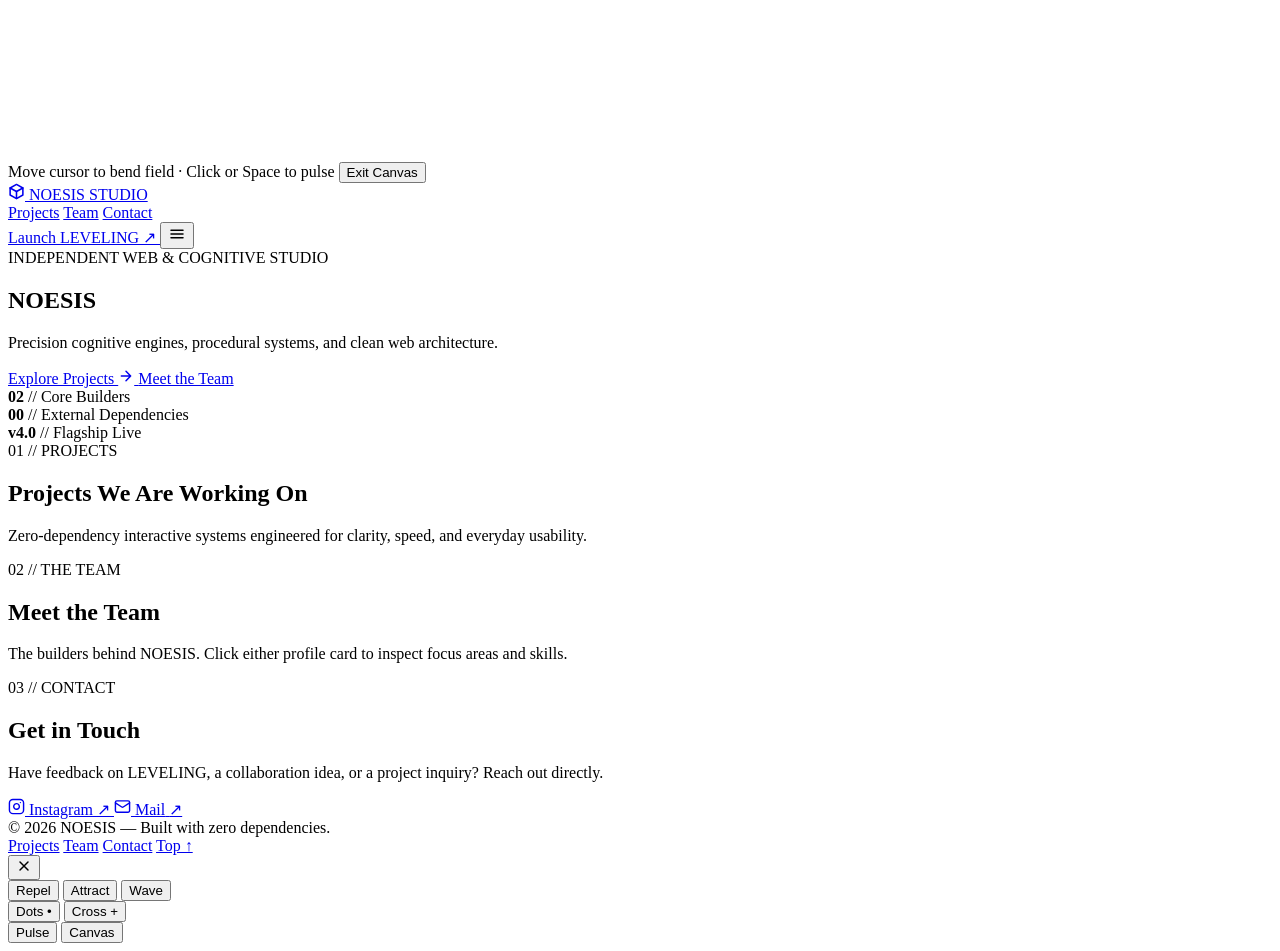
==== index.html @ b595dc09 "Create initial index.html for NOESIS website Initial HTML structure for NOESIS website with navigati" ====
<!DOCTYPE html>
<html lang="en">
<head>
  <meta charset="UTF-8" />
  <meta name="viewport" content="width=device-width, initial-scale=1.0" />
  <title>NOESIS — Independent Web &amp; Cognitive Studio</title>

  <!-- Google Fonts: Inter (Editorial UI) & JetBrains Mono (Labels & Telemetry) -->
  <link rel="preconnect" href="https://fonts.googleapis.com" />
  <link rel="preconnect" href="https://fonts.gstatic.com" crossorigin />
  <link href="https://fonts.googleapis.com/css2?family=Inter:wght@400;500;600;700;800&family=JetBrains+Mono:wght@400;500;600;700&display=swap" rel="stylesheet" />

  <link rel="stylesheet" href="style.css" />
</head>
<body>

  <!-- =========================================================================
       FULL-VIEWPORT 60FPS MAGNETIC DOT MATRIX CANVAS
       ========================================================================= -->
  <canvas id="matrixCanvas" aria-hidden="true"></canvas>

  <!-- =========================================================================
       CANVAS FOCUS MODE EXIT BAR (Visible when Canvas Focus Mode is active)
       ========================================================================= -->
  <div class="canvas-exit-bar" role="region" aria-label="Canvas Focus Mode Controls">
    <span class="canvas-exit-hint">Move cursor to bend field · Click or Space to pulse</span>
    <button type="button" class="btn-exit-canvas" id="btnExitCanvas">Exit Canvas</button>
  </div>

  <!-- =========================================================================
       MAIN EDITORIAL WEBSITE SHELL
       ========================================================================= -->
  <div class="site-shell" id="siteShell">

    <!-- 1. STICKY FROSTED NAVBAR -->
    <header class="navbar-wrap">
      <nav class="navbar" aria-label="Primary Navigation">
        <a href="#top" class="brand">
          <!-- Minimalist Geometric NOESIS SVG Mark -->
          <span class="brand-mark" aria-hidden="true">
            <svg width="17" height="17" viewBox="0 0 24 24" fill="none" stroke="currentColor" stroke-width="2.2" stroke-linecap="round" stroke-linejoin="round">
              <polygon points="12 2 21 7 21 17 12 22 3 17 3 7 12 2"></polygon>
              <line x1="12" y1="22" x2="12" y2="12"></line>
              <polyline points="21 7 12 12 3 7"></polyline>
            </svg>
          </span>
          <span class="brand-text">
            <span class="brand-name">NOESIS</span>
            <span class="brand-tag">STUDIO</span>
          </span>
        </a>

        <div class="nav-right">
          <div class="nav-links" id="navLinks">
            <a href="#projects">Projects</a>
            <a href="#team">Team</a>
            <a href="#contact">Contact</a>
          </div>

          <a
            href="https://dodgwekhd-creator.github.io/LEVELING-v4.0/"
            target="_blank"
            rel="noopener noreferrer"
            class="nav-cta"
          >
            Launch LEVELING ↗
          </a>

          <button type="button" class="mobile-menu-btn" id="mobileMenuBtn" aria-label="Toggle navigation menu" aria-expanded="false">
            <svg width="18" height="18" viewBox="0 0 24 24" fill="none" stroke="currentColor" stroke-width="2">
              <path stroke-linecap="round" d="M4 7h16M4 12h16M4 17h16" />
            </svg>
          </button>
        </div>
      </nav>
    </header>

    <main id="top">
      <!-- 2. HERO SECTION -->
      <section class="hero container">
        <div class="status-pill reveal">
          <span class="live-dot" aria-hidden="true"></span>
          INDEPENDENT WEB &amp; COGNITIVE STUDIO
        </div>

        <h1 class="hero-title reveal">NOESIS</h1>

        <p class="hero-subtitle reveal">
          Precision cognitive engines, procedural systems, and clean web architecture.
        </p>

        <div class="hero-actions reveal">
          <a href="#projects" class="btn-primary">
            Explore Projects
            <svg width="16" height="16" viewBox="0 0 24 24" fill="none" stroke="currentColor" stroke-width="2.2" stroke-linecap="round" stroke-linejoin="round">
              <path d="M5 12h14m-7-7 7 7-7 7" />
            </svg>
          </a>
          <a href="#team" class="btn-secondary">Meet the Team</a>
        </div>

        <!-- Compact Horizontal Telemetry Strip -->
        <div class="telemetry-strip surface-card reveal" aria-label="Studio Telemetry">
          <div class="telemetry-item"><strong>02</strong> // Core Builders</div>
          <div class="telemetry-item"><strong>00</strong> // External Dependencies</div>
          <div class="telemetry-item"><strong>v4.0</strong> // Flagship Live</div>
        </div>
      </section>

      <!-- 3. PROJECTS WE ARE WORKING ON (#projects) -->
      <section id="projects" class="container">
        <div class="section-head reveal">
          <span class="eyebrow">01 // PROJECTS</span>
          <h2 class="section-title">Projects We Are Working On</h2>
          <p class="section-desc">
            Zero-dependency interactive systems engineered for clarity, speed, and everyday usability.
          </p>
        </div>

        <!-- Populated dynamically from NOESIS_PROJECTS -->
        <div class="projects-grid" id="projectsGrid"></div>
      </section>

      <!-- 4. MEET THE TEAM (#team) -->
      <section id="team" class="container">
        <div class="section-head reveal">
          <span class="eyebrow">02 // THE TEAM</span>
          <h2 class="section-title">Meet the Team</h2>
          <p class="section-desc">
            The builders behind NOESIS. Click either profile card to inspect focus areas and skills.
          </p>
        </div>

        <!-- Populated dynamically from NOESIS_TEAM -->
        <div class="team-grid" id="teamGrid"></div>
      </section>

      <!-- 5. CONTACT SECTION (#contact) — CLEAN INSTAGRAM & MAIL BUTTONS -->
      <section id="contact" class="container">
        <div class="contact-card surface-card reveal">
          <span class="eyebrow">03 // CONTACT</span>
          <h2>Get in Touch</h2>
          <p>
            Have feedback on LEVELING, a collaboration idea, or a project inquiry? Reach out directly.
          </p>

          <div class="contact-btn-row">
            <!-- 1) Instagram Button (Pranika) -->
            <a
              href="https://instagram.com/pranika_xo_7"
              target="_blank"
              rel="noopener noreferrer"
              class="contact-btn contact-btn--instagram"
              aria-label="Follow or message on Instagram"
            >
              <svg width="17" height="17" viewBox="0 0 24 24" fill="none" stroke="currentColor" stroke-width="2" stroke-linecap="round" stroke-linejoin="round" aria-hidden="true">
                <rect x="2" y="2" width="20" height="20" rx="5" ry="5"></rect>
                <path d="M16 11.37A4 4 0 1 1 12.63 8 4 4 0 0 1 16 11.37z"></path>
                <line x1="17.5" y1="6.5" x2="17.51" y2="6.5"></line>
              </svg>
              <span>Instagram</span>
              <span class="btn-arrow" aria-hidden="true">↗</span>
            </a>

            <!-- 2) Mail Button -->
            <a
              href="mailto:priya22635@gmail.com"
              class="contact-btn contact-btn--mail"
              aria-label="Send an email to NOESIS"
            >
              <svg width="17" height="17" viewBox="0 0 24 24" fill="none" stroke="currentColor" stroke-width="2" stroke-linecap="round" stroke-linejoin="round" aria-hidden="true">
                <rect x="2" y="4" width="20" height="16" rx="2"></rect>
                <path d="m22 7-8.97 5.7a1.94 1.94 0 0 1-2.06 0L2 7"></path>
              </svg>
              <span>Mail</span>
              <span class="btn-arrow" aria-hidden="true">↗</span>
            </a>
          </div>
        </div>
      </section>
    </main>

    <!-- 6. MINIMALIST SINGLE-ROW FOOTER -->
    <footer class="site-footer">
      <div class="container footer-inner">
        <div>© 2026 NOESIS — Built with zero dependencies.</div>
        <div class="footer-links">
          <a href="#projects">Projects</a>
          <a href="#team">Team</a>
          <a href="#contact">Contact</a>
          <a href="#top">Top ↑</a>
        </div>
      </div>
    </footer>
  </div>

  <!-- =========================================================================
       TEAM MEMBER DETAIL MODAL (Strictly no email addresses)
       ========================================================================= -->
  <div class="modal-backdrop" id="memberModal" role="dialog" aria-modal="true" aria-labelledby="modalMemberName">
    <div class="modal-card">
      <button type="button" class="modal-close" id="modalCloseBtn" aria-label="Close profile modal">
        <svg width="16" height="16" viewBox="0 0 24 24" fill="none" stroke="currentColor" stroke-width="2.2">
          <path stroke-linecap="round" d="M6 6l12 12M18 6L6 18" />
        </svg>
      </button>
      <div id="modalBody"></div>
    </div>
  </div>

  <!-- =========================================================================
       FLOATING MAGNETIC DOT MATRIX CONTROL PILL (Bottom-Right)
       ========================================================================= -->
  <div class="matrix-pill" role="toolbar" aria-label="Magnetic Dot Matrix Controls">
    <div class="pill-group" id="modeControls">
      <button type="button" class="ctrl-btn active" data-mode="repel">Repel</button>
      <button type="button" class="ctrl-btn" data-mode="attract">Attract</button>
      <button type="button" class="ctrl-btn" data-mode="wave">Wave</button>
    </div>

    <div class="pill-group" id="shapeControls">
      <button type="button" class="ctrl-btn active" data-shape="dots" title="Micro-Dots">Dots •</button>
      <button type="button" class="ctrl-btn" data-shape="cross" title="Crosshairs">Cross +</button>
    </div>

    <button type="button" class="ctrl-btn" id="btnPulse" title="Emit Radial Shockwave (Space)">Pulse</button>
    <button type="button" class="ctrl-btn" id="btnFocusCanvas" title="Fade UI to play with Magnetic Matrix">Canvas</button>
  </div>

  <!-- TOAST NOTIFICATION -->
  <div class="toast" id="toast" role="status" aria-live="polite"></div>

  <script src="script.js"></script>
</body>
</html>
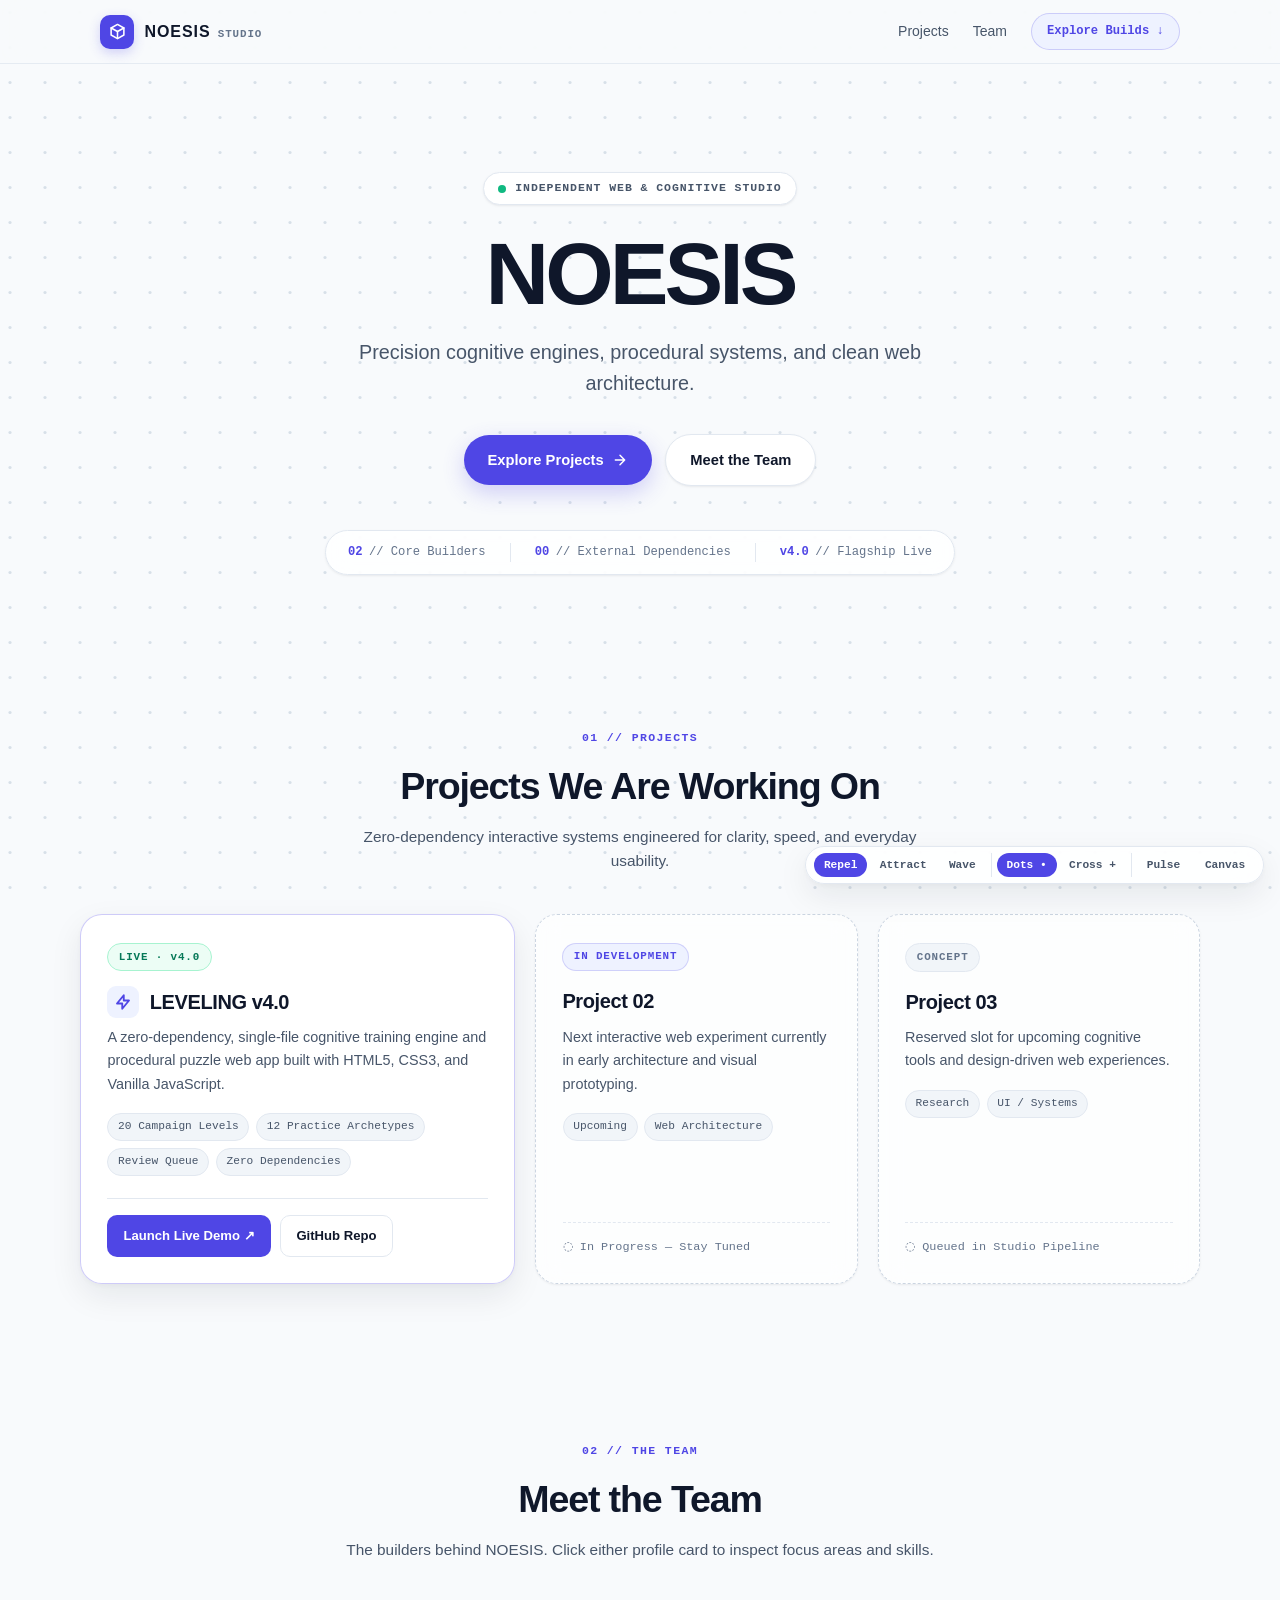
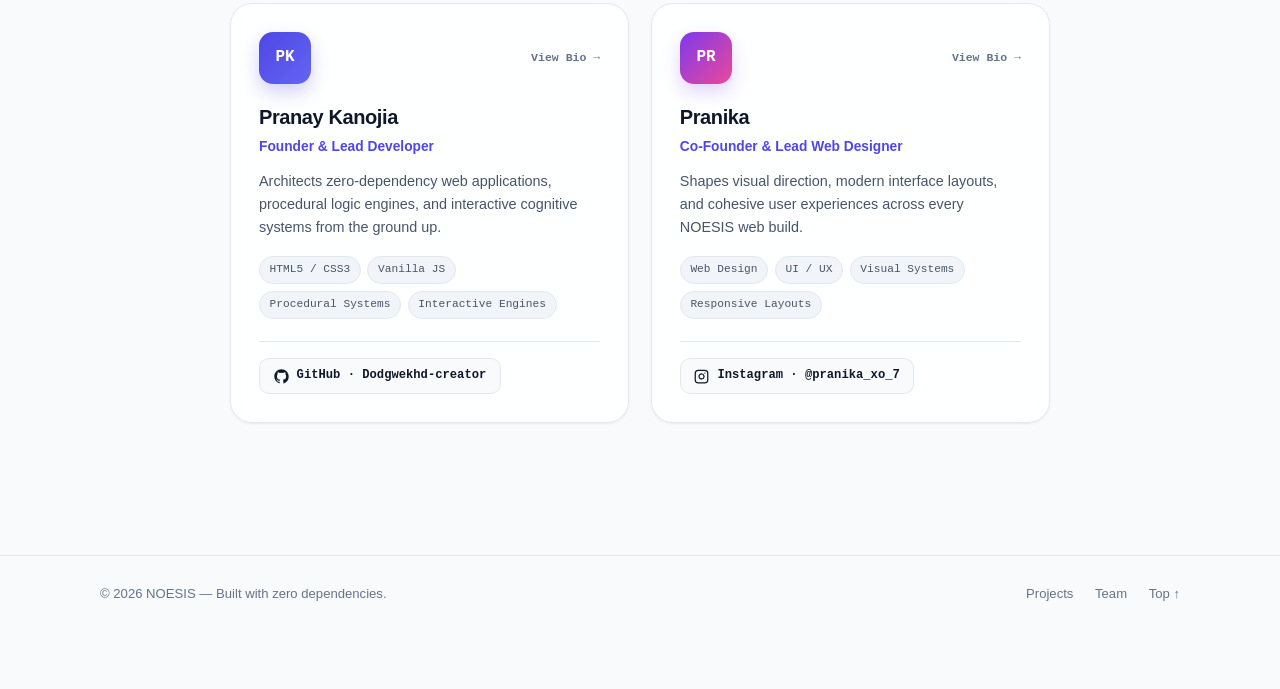
==== commit 1aa0c521: "Remove contact section and update navigation Removed contact section and updated navigation links." ====
--- a/index.html
+++ b/index.html
@@ -54,16 +54,10 @@
           <div class="nav-links" id="navLinks">
             <a href="#projects">Projects</a>
             <a href="#team">Team</a>
-            <a href="#contact">Contact</a>
           </div>
 
-          <a
-            href="https://dodgwekhd-creator.github.io/LEVELING-v4.0/"
-            target="_blank"
-            rel="noopener noreferrer"
-            class="nav-cta"
-          >
-            Launch LEVELING ↗
+          <a href="#projects" class="nav-cta">
+            Explore Builds ↓
           </a>
 
           <button type="button" class="mobile-menu-btn" id="mobileMenuBtn" aria-label="Toggle navigation menu" aria-expanded="false">
@@ -134,60 +128,15 @@
         <!-- Populated dynamically from NOESIS_TEAM -->
         <div class="team-grid" id="teamGrid"></div>
       </section>
-
-      <!-- 5. CONTACT SECTION (#contact) — CLEAN INSTAGRAM & MAIL BUTTONS -->
-      <section id="contact" class="container">
-        <div class="contact-card surface-card reveal">
-          <span class="eyebrow">03 // CONTACT</span>
-          <h2>Get in Touch</h2>
-          <p>
-            Have feedback on LEVELING, a collaboration idea, or a project inquiry? Reach out directly.
-          </p>
-
-          <div class="contact-btn-row">
-            <!-- 1) Instagram Button (Pranika) -->
-            <a
-              href="https://instagram.com/pranika_xo_7"
-              target="_blank"
-              rel="noopener noreferrer"
-              class="contact-btn contact-btn--instagram"
-              aria-label="Follow or message on Instagram"
-            >
-              <svg width="17" height="17" viewBox="0 0 24 24" fill="none" stroke="currentColor" stroke-width="2" stroke-linecap="round" stroke-linejoin="round" aria-hidden="true">
-                <rect x="2" y="2" width="20" height="20" rx="5" ry="5"></rect>
-                <path d="M16 11.37A4 4 0 1 1 12.63 8 4 4 0 0 1 16 11.37z"></path>
-                <line x1="17.5" y1="6.5" x2="17.51" y2="6.5"></line>
-              </svg>
-              <span>Instagram</span>
-              <span class="btn-arrow" aria-hidden="true">↗</span>
-            </a>
-
-            <!-- 2) Mail Button -->
-            <a
-              href="mailto:priya22635@gmail.com"
-              class="contact-btn contact-btn--mail"
-              aria-label="Send an email to NOESIS"
-            >
-              <svg width="17" height="17" viewBox="0 0 24 24" fill="none" stroke="currentColor" stroke-width="2" stroke-linecap="round" stroke-linejoin="round" aria-hidden="true">
-                <rect x="2" y="4" width="20" height="16" rx="2"></rect>
-                <path d="m22 7-8.97 5.7a1.94 1.94 0 0 1-2.06 0L2 7"></path>
-              </svg>
-              <span>Mail</span>
-              <span class="btn-arrow" aria-hidden="true">↗</span>
-            </a>
-          </div>
-        </div>
-      </section>
     </main>
 
-    <!-- 6. MINIMALIST SINGLE-ROW FOOTER -->
+    <!-- 5. MINIMALIST SINGLE-ROW FOOTER -->
     <footer class="site-footer">
       <div class="container footer-inner">
         <div>© 2026 NOESIS — Built with zero dependencies.</div>
         <div class="footer-links">
           <a href="#projects">Projects</a>
           <a href="#team">Team</a>
-          <a href="#contact">Contact</a>
           <a href="#top">Top ↑</a>
         </div>
       </div>
@@ -195,7 +144,7 @@
   </div>
 
   <!-- =========================================================================
-       TEAM MEMBER DETAIL MODAL (Strictly no email addresses)
+       TEAM MEMBER DETAIL MODAL
        ========================================================================= -->
   <div class="modal-backdrop" id="memberModal" role="dialog" aria-modal="true" aria-labelledby="modalMemberName">
     <div class="modal-card">
--- a/style.css
+++ b/style.css
@@ -0,0 +1,1151 @@
+/* =========================================================================
+ * 1. DESIGN TOKENS — CLEAN EDITORIAL LIGHT THEME (MATCHES LEVELING v4.0)
+ * ========================================================================= */
+:root {
+  --bg-page: #f8fafc;
+  --bg-surface: rgba(255, 255, 255, 0.84);
+  --bg-surface-solid: #ffffff;
+  --bg-subtle: #f1f5f9;
+  --bg-pill-glass: rgba(255, 255, 255, 0.86);
+
+  --border-default: #e2e8f0;
+  --border-strong: #cbd5e1;
+
+  --text-ink: #0f172a;
+  --text-secondary: #475569;
+  --text-muted: #64748b;
+
+  --accent-indigo: #4f46e5;
+  --accent-indigo-hover: #4338ca;
+  --accent-indigo-soft: #eef2ff;
+  --accent-emerald: #10b981;
+
+  --font-sans: 'Inter', -apple-system, BlinkMacSystemFont, 'Segoe UI', Roboto, sans-serif;
+  --font-mono: 'JetBrains Mono', ui-monospace, SFMono-Regular, Menlo, Monaco, monospace;
+
+  --radius-sm: 10px;
+  --radius-md: 16px;
+  --radius-lg: 22px;
+  --radius-pill: 999px;
+
+  --shadow-sm: 0 1px 3px rgba(15, 23, 42, 0.05), 0 1px 2px rgba(15, 23, 42, 0.03);
+  --shadow-md: 0 12px 32px rgba(15, 23, 42, 0.08), 0 2px 6px rgba(15, 23, 42, 0.04);
+  --max-width: 1120px;
+}
+
+/* =========================================================================
+ * 2. BASE RESET & TYPOGRAPHY
+ * ========================================================================= */
+*, *::before, *::after {
+  box-sizing: border-box;
+  margin: 0;
+  padding: 0;
+}
+
+html {
+  scroll-behavior: smooth;
+  background: var(--bg-page);
+  color: var(--text-ink);
+  font-family: var(--font-sans);
+  -webkit-font-smoothing: antialiased;
+  overflow-x: hidden;
+}
+
+body {
+  min-height: 100vh;
+  background: var(--bg-page);
+  line-height: 1.6;
+  overflow-x: hidden;
+}
+
+a {
+  color: inherit;
+  text-decoration: none;
+}
+
+button {
+  font-family: inherit;
+  background: none;
+  border: none;
+  color: inherit;
+  cursor: pointer;
+}
+
+/* =========================================================================
+ * 3. FULL-VIEWPORT MAGNETIC DOT MATRIX CANVAS
+ * ========================================================================= */
+#matrixCanvas {
+  position: fixed;
+  inset: 0;
+  width: 100%;
+  height: 100%;
+  z-index: 0;
+  display: block;
+  pointer-events: none;
+}
+
+/* =========================================================================
+ * 4. SHELL, CONTAINERS & FROSTED CARDS
+ * ========================================================================= */
+.site-shell {
+  position: relative;
+  z-index: 10;
+  transition: opacity 0.38s cubic-bezier(0.22, 1, 0.36, 1),
+              transform 0.38s cubic-bezier(0.22, 1, 0.36, 1);
+}
+
+body.canvas-focus .site-shell {
+  opacity: 0;
+  transform: translateY(12px);
+  pointer-events: none;
+  visibility: hidden;
+}
+
+.container {
+  width: 100%;
+  max-width: var(--max-width);
+  margin: 0 auto;
+  padding: 0 1.25rem;
+}
+
+.surface-card {
+  background: var(--bg-surface);
+  backdrop-filter: blur(12px);
+  -webkit-backdrop-filter: blur(12px);
+  border: 1px solid var(--border-default);
+  box-shadow: var(--shadow-sm);
+}
+
+.reveal {
+  opacity: 0;
+  transform: translateY(18px);
+  transition: opacity 0.6s cubic-bezier(0.22, 1, 0.36, 1),
+              transform 0.6s cubic-bezier(0.22, 1, 0.36, 1);
+}
+
+.reveal.is-visible {
+  opacity: 1;
+  transform: translateY(0);
+}
+
+/* =========================================================================
+ * 5. STICKY FROSTED NAVBAR
+ * ========================================================================= */
+.navbar-wrap {
+  position: sticky;
+  top: 0;
+  z-index: 40;
+  background: rgba(248, 250, 252, 0.8);
+  backdrop-filter: blur(14px);
+  -webkit-backdrop-filter: blur(14px);
+  border-bottom: 1px solid rgba(226, 232, 240, 0.85);
+}
+
+.navbar {
+  max-width: var(--max-width);
+  margin: 0 auto;
+  padding: 0.8rem 1.25rem;
+  display: flex;
+  align-items: center;
+  justify-content: space-between;
+  gap: 1rem;
+  position: relative;
+}
+
+.brand {
+  display: inline-flex;
+  align-items: center;
+  gap: 0.65rem;
+}
+
+.brand-mark {
+  width: 34px;
+  height: 34px;
+  border-radius: 10px;
+  background: var(--accent-indigo);
+  color: #ffffff;
+  display: grid;
+  place-items: center;
+  box-shadow: 0 4px 12px rgba(79, 70, 229, 0.24);
+}
+
+.brand-text {
+  display: flex;
+  align-items: baseline;
+  gap: 0.45rem;
+}
+
+.brand-name {
+  font-size: 1rem;
+  font-weight: 800;
+  letter-spacing: 0.06em;
+  color: var(--text-ink);
+}
+
+.brand-tag {
+  font-family: var(--font-mono);
+  font-size: 0.68rem;
+  font-weight: 600;
+  letter-spacing: 0.08em;
+  color: var(--text-muted);
+}
+
+.nav-right {
+  display: flex;
+  align-items: center;
+  gap: 1.5rem;
+}
+
+.nav-links {
+  display: flex;
+  align-items: center;
+  gap: 1.5rem;
+}
+
+.nav-links a {
+  font-size: 0.875rem;
+  font-weight: 500;
+  color: var(--text-secondary);
+  transition: color 0.18s ease;
+}
+
+.nav-links a:hover {
+  color: var(--accent-indigo);
+}
+
+.nav-cta {
+  font-family: var(--font-mono);
+  font-size: 0.76rem;
+  font-weight: 600;
+  padding: 0.5rem 0.95rem;
+  border-radius: var(--radius-pill);
+  background: var(--accent-indigo-soft);
+  color: var(--accent-indigo);
+  border: 1px solid rgba(79, 70, 229, 0.22);
+  transition: background 0.18s ease, color 0.18s ease, transform 0.18s ease;
+  white-space: nowrap;
+}
+
+.nav-cta:hover {
+  background: var(--accent-indigo);
+  color: #ffffff;
+  transform: translateY(-1px);
+}
+
+.mobile-menu-btn {
+  display: none;
+  width: 36px;
+  height: 36px;
+  border-radius: 10px;
+  place-items: center;
+  border: 1px solid var(--border-default);
+  background: var(--bg-surface-solid);
+  color: var(--text-ink);
+}
+
+/* =========================================================================
+ * 6. HERO SECTION & TELEMETRY STRIP
+ * ========================================================================= */
+.hero {
+  padding: clamp(4.25rem, 9vw, 6.75rem) 0 clamp(3rem, 6vw, 4.5rem);
+  text-align: center;
+  display: flex;
+  flex-direction: column;
+  align-items: center;
+}
+
+.status-pill {
+  display: inline-flex;
+  align-items: center;
+  gap: 0.55rem;
+  padding: 0.4rem 0.9rem;
+  border-radius: var(--radius-pill);
+  background: var(--bg-surface-solid);
+  border: 1px solid var(--border-default);
+  box-shadow: var(--shadow-sm);
+  font-family: var(--font-mono);
+  font-size: 0.72rem;
+  font-weight: 600;
+  letter-spacing: 0.08em;
+  color: var(--text-secondary);
+  margin-bottom: 1.5rem;
+}
+
+.live-dot {
+  width: 8px;
+  height: 8px;
+  border-radius: 50%;
+  background: var(--accent-emerald);
+  animation: livePulse 2.4s ease-in-out infinite;
+}
+
+.hero-title {
+  font-size: clamp(3rem, 8.5vw, 5.5rem);
+  font-weight: 800;
+  letter-spacing: -0.045em;
+  line-height: 1.02;
+  color: var(--text-ink);
+  margin-bottom: 1.1rem;
+}
+
+.hero-subtitle {
+  font-size: clamp(1.02rem, 2.2vw, 1.24rem);
+  color: var(--text-secondary);
+  max-width: 580px;
+  margin-bottom: 2.15rem;
+}
+
+.hero-actions {
+  display: flex;
+  flex-wrap: wrap;
+  align-items: center;
+  justify-content: center;
+  gap: 0.85rem;
+  margin-bottom: 2.75rem;
+}
+
+.btn-primary {
+  display: inline-flex;
+  align-items: center;
+  gap: 0.5rem;
+  padding: 0.82rem 1.5rem;
+  border-radius: var(--radius-pill);
+  background: var(--accent-indigo);
+  color: #ffffff;
+  font-size: 0.92rem;
+  font-weight: 600;
+  box-shadow: 0 8px 22px rgba(79, 70, 229, 0.24);
+  transition: background 0.18s ease, transform 0.18s ease, box-shadow 0.18s ease;
+}
+
+.btn-primary:hover {
+  background: var(--accent-indigo-hover);
+  transform: translateY(-2px);
+  box-shadow: 0 12px 26px rgba(79, 70, 229, 0.32);
+}
+
+.btn-secondary {
+  display: inline-flex;
+  align-items: center;
+  gap: 0.5rem;
+  padding: 0.82rem 1.5rem;
+  border-radius: var(--radius-pill);
+  background: var(--bg-surface-solid);
+  color: var(--text-ink);
+  border: 1px solid var(--border-default);
+  font-size: 0.92rem;
+  font-weight: 600;
+  box-shadow: var(--shadow-sm);
+  transition: border-color 0.18s ease, transform 0.18s ease, color 0.18s ease;
+}
+
+.btn-secondary:hover {
+  border-color: var(--accent-indigo);
+  color: var(--accent-indigo);
+  transform: translateY(-2px);
+}
+
+.telemetry-strip {
+  display: inline-flex;
+  align-items: center;
+  gap: 1.5rem;
+  padding: 0.72rem 1.4rem;
+  border-radius: var(--radius-pill);
+  font-family: var(--font-mono);
+  font-size: 0.76rem;
+  color: var(--text-muted);
+}
+
+.telemetry-item {
+  display: inline-flex;
+  align-items: center;
+  gap: 0.4rem;
+}
+
+.telemetry-item strong {
+  color: var(--accent-indigo);
+  font-weight: 700;
+}
+
+.telemetry-item:not(:last-child) {
+  padding-right: 1.5rem;
+  border-right: 1px solid var(--border-default);
+}
+
+/* =========================================================================
+ * 7. SECTION HEADERS
+ * ========================================================================= */
+main section:not(.hero) {
+  padding: clamp(3rem, 6vw, 4.75rem) 0;
+}
+
+.section-head {
+  text-align: center;
+  max-width: 600px;
+  margin: 0 auto 2.5rem;
+}
+
+.eyebrow {
+  display: inline-block;
+  font-family: var(--font-mono);
+  font-size: 0.72rem;
+  font-weight: 700;
+  letter-spacing: 0.12em;
+  text-transform: uppercase;
+  color: var(--accent-indigo);
+  margin-bottom: 0.55rem;
+}
+
+.section-title {
+  font-size: clamp(1.75rem, 3.8vw, 2.35rem);
+  font-weight: 800;
+  letter-spacing: -0.03em;
+  color: var(--text-ink);
+  margin-bottom: 0.55rem;
+}
+
+.section-desc {
+  font-size: 0.96rem;
+  color: var(--text-secondary);
+}
+
+/* =========================================================================
+ * 8. PROJECTS GRID (#projects)
+ * ========================================================================= */
+.projects-grid {
+  display: grid;
+  grid-template-columns: 1.35fr 1fr 1fr;
+  gap: 1.25rem;
+  align-items: stretch;
+}
+
+.project-card {
+  border-radius: var(--radius-lg);
+  padding: 1.65rem;
+  display: flex;
+  flex-direction: column;
+  justify-content: space-between;
+  gap: 1.4rem;
+  transition: transform 0.22s ease, border-color 0.22s ease, box-shadow 0.22s ease;
+}
+
+.project-card.flagship {
+  background: rgba(255, 255, 255, 0.94);
+  border-color: rgba(79, 70, 229, 0.28);
+  box-shadow: var(--shadow-md);
+}
+
+.project-card.flagship:hover {
+  transform: translateY(-4px);
+  border-color: var(--accent-indigo);
+  box-shadow: 0 18px 40px rgba(79, 70, 229, 0.12);
+}
+
+.project-card.upcoming {
+  border-style: dashed;
+  border-color: var(--border-strong);
+  background: rgba(255, 255, 255, 0.68);
+}
+
+.project-top {
+  margin-bottom: 0.9rem;
+}
+
+.project-badge {
+  display: inline-flex;
+  align-items: center;
+  font-family: var(--font-mono);
+  font-size: 0.68rem;
+  font-weight: 700;
+  letter-spacing: 0.08em;
+  padding: 0.28rem 0.65rem;
+  border-radius: var(--radius-pill);
+}
+
+.badge-live {
+  background: #ecfdf5;
+  color: #047857;
+  border: 1px solid #a7f3d0;
+}
+
+.badge-dev {
+  background: var(--accent-indigo-soft);
+  color: var(--accent-indigo);
+  border: 1px solid rgba(79, 70, 229, 0.2);
+}
+
+.badge-concept {
+  background: var(--bg-subtle);
+  color: var(--text-muted);
+  border: 1px solid var(--border-default);
+}
+
+.project-title-row {
+  display: flex;
+  align-items: center;
+  gap: 0.65rem;
+  margin-bottom: 0.55rem;
+}
+
+.leveling-icon {
+  width: 32px;
+  height: 32px;
+  border-radius: 9px;
+  background: var(--accent-indigo-soft);
+  color: var(--accent-indigo);
+  display: grid;
+  place-items: center;
+  flex-shrink: 0;
+}
+
+.leveling-icon svg {
+  width: 18px;
+  height: 18px;
+}
+
+.project-title {
+  font-size: 1.25rem;
+  font-weight: 700;
+  letter-spacing: -0.02em;
+  color: var(--text-ink);
+}
+
+.project-desc {
+  font-size: 0.9rem;
+  color: var(--text-secondary);
+  line-height: 1.6;
+  margin-bottom: 1.1rem;
+}
+
+.pill-list {
+  display: flex;
+  flex-wrap: wrap;
+  gap: 0.42rem;
+}
+
+.tag-pill {
+  font-family: var(--font-mono);
+  font-size: 0.7rem;
+  font-weight: 500;
+  padding: 0.25rem 0.6rem;
+  border-radius: var(--radius-pill);
+  background: var(--bg-subtle);
+  color: var(--text-secondary);
+  border: 1px solid var(--border-default);
+}
+
+.project-actions {
+  display: flex;
+  flex-wrap: wrap;
+  gap: 0.6rem;
+  padding-top: 1rem;
+  border-top: 1px solid var(--border-default);
+}
+
+.btn-card-primary {
+  display: inline-flex;
+  align-items: center;
+  justify-content: center;
+  padding: 0.58rem 1rem;
+  border-radius: 10px;
+  background: var(--accent-indigo);
+  color: #ffffff;
+  font-size: 0.82rem;
+  font-weight: 600;
+  transition: background 0.18s ease, transform 0.18s ease;
+}
+
+.btn-card-primary:hover {
+  background: var(--accent-indigo-hover);
+  transform: translateY(-1px);
+}
+
+.btn-card-secondary {
+  display: inline-flex;
+  align-items: center;
+  justify-content: center;
+  padding: 0.58rem 0.95rem;
+  border-radius: 10px;
+  background: var(--bg-surface-solid);
+  color: var(--text-ink);
+  border: 1px solid var(--border-default);
+  font-size: 0.82rem;
+  font-weight: 600;
+  transition: border-color 0.18s ease, color 0.18s ease;
+}
+
+.btn-card-secondary:hover {
+  border-color: var(--accent-indigo);
+  color: var(--accent-indigo);
+}
+
+.upcoming-status {
+  display: inline-flex;
+  align-items: center;
+  gap: 0.45rem;
+  font-family: var(--font-mono);
+  font-size: 0.74rem;
+  color: var(--text-muted);
+  padding-top: 0.95rem;
+  border-top: 1px dashed var(--border-default);
+}
+
+/* =========================================================================
+ * 9. MEET THE TEAM (#team)
+ * ========================================================================= */
+.team-grid {
+  display: grid;
+  grid-template-columns: repeat(2, 1fr);
+  gap: 1.35rem;
+  max-width: 820px;
+  margin: 0 auto;
+  perspective: 1000px;
+}
+
+.member-card {
+  border-radius: var(--radius-lg);
+  padding: 1.75rem;
+  cursor: pointer;
+  display: flex;
+  flex-direction: column;
+  justify-content: space-between;
+  gap: 1.35rem;
+  transition: transform 0.2s cubic-bezier(0.22, 1, 0.36, 1),
+              border-color 0.2s ease,
+              box-shadow 0.2s ease;
+}
+
+.member-card:hover {
+  border-color: rgba(79, 70, 229, 0.42);
+  box-shadow: var(--shadow-md);
+}
+
+.member-header {
+  display: flex;
+  align-items: center;
+  justify-content: space-between;
+  margin-bottom: 1.1rem;
+}
+
+.monogram {
+  width: 52px;
+  height: 52px;
+  border-radius: 14px;
+  display: grid;
+  place-items: center;
+  font-family: var(--font-mono);
+  font-size: 1rem;
+  font-weight: 700;
+  color: #ffffff;
+  flex-shrink: 0;
+}
+
+.monogram-indigo {
+  background: linear-gradient(135deg, #4f46e5, #6366f1);
+  box-shadow: 0 8px 18px rgba(79, 70, 229, 0.25);
+}
+
+.monogram-violet {
+  background: linear-gradient(135deg, #7c3aed, #ec4899);
+  box-shadow: 0 8px 18px rgba(124, 58, 237, 0.22);
+}
+
+.inspect-label {
+  font-family: var(--font-mono);
+  font-size: 0.72rem;
+  font-weight: 600;
+  color: var(--text-muted);
+  transition: color 0.18s ease;
+}
+
+.member-card:hover .inspect-label {
+  color: var(--accent-indigo);
+}
+
+.member-name {
+  font-size: 1.25rem;
+  font-weight: 700;
+  letter-spacing: -0.02em;
+  color: var(--text-ink);
+  margin-bottom: 0.15rem;
+}
+
+.member-role {
+  font-size: 0.86rem;
+  font-weight: 600;
+  color: var(--accent-indigo);
+  margin-bottom: 0.75rem;
+}
+
+.member-bio {
+  font-size: 0.9rem;
+  color: var(--text-secondary);
+  line-height: 1.6;
+  margin-bottom: 1.1rem;
+}
+
+.member-footer {
+  padding-top: 1rem;
+  border-top: 1px solid var(--border-default);
+}
+
+.member-link-btn {
+  display: inline-flex;
+  align-items: center;
+  gap: 0.5rem;
+  font-family: var(--font-mono);
+  font-size: 0.76rem;
+  font-weight: 600;
+  color: var(--text-ink);
+  padding: 0.48rem 0.85rem;
+  border-radius: 10px;
+  background: var(--bg-page);
+  border: 1px solid var(--border-default);
+  transition: border-color 0.18s ease, color 0.18s ease, background 0.18s ease;
+}
+
+.member-link-btn:hover {
+  border-color: var(--accent-indigo);
+  color: var(--accent-indigo);
+  background: var(--accent-indigo-soft);
+}
+
+/* =========================================================================
+ * 10. CONTACT SECTION (#contact) — MINIMAL BUTTON ACTIONS
+ * ========================================================================= */
+.contact-card {
+  max-width: 680px;
+  margin: 0 auto;
+  border-radius: 26px;
+  padding: clamp(2.1rem, 5vw, 3.25rem) clamp(1.4rem, 4vw, 2.5rem);
+  text-align: center;
+  box-shadow: var(--shadow-md);
+}
+
+.contact-card h2 {
+  font-size: clamp(1.75rem, 3.6vw, 2.25rem);
+  font-weight: 800;
+  letter-spacing: -0.03em;
+  color: var(--text-ink);
+  margin-bottom: 0.6rem;
+}
+
+.contact-card p {
+  color: var(--text-secondary);
+  font-size: 0.96rem;
+  max-width: 460px;
+  margin: 0 auto 2rem;
+}
+
+.contact-btn-row {
+  display: flex;
+  flex-wrap: wrap;
+  align-items: center;
+  justify-content: center;
+  gap: 0.85rem;
+}
+
+.contact-btn {
+  display: inline-flex;
+  align-items: center;
+  justify-content: center;
+  gap: 0.65rem;
+  min-width: 176px;
+  padding: 0.85rem 1.45rem;
+  border-radius: var(--radius-pill);
+  font-size: 0.9rem;
+  font-weight: 600;
+  letter-spacing: -0.01em;
+  background: var(--bg-surface-solid);
+  color: var(--text-ink);
+  border: 1px solid var(--border-default);
+  box-shadow: var(--shadow-sm);
+  transition: transform 0.2s cubic-bezier(0.22, 1, 0.36, 1),
+              border-color 0.2s ease,
+              background 0.2s ease,
+              color 0.2s ease,
+              box-shadow 0.2s ease;
+}
+
+.contact-btn .btn-arrow {
+  font-family: var(--font-mono);
+  font-size: 0.82rem;
+  color: var(--text-muted);
+  transition: transform 0.2s ease, color 0.2s ease;
+}
+
+.contact-btn:hover {
+  transform: translateY(-2px);
+}
+
+.contact-btn:hover .btn-arrow {
+  transform: translate(2px, -2px);
+}
+
+.contact-btn--instagram:hover {
+  border-color: rgba(219, 39, 119, 0.38);
+  background: #fdf2f8;
+  color: #9d174d;
+  box-shadow: 0 10px 24px rgba(219, 39, 119, 0.12);
+}
+
+.contact-btn--instagram:hover .btn-arrow {
+  color: #be185d;
+}
+
+.contact-btn--mail {
+  background: var(--accent-indigo);
+  color: #ffffff;
+  border-color: var(--accent-indigo);
+  box-shadow: 0 6px 18px rgba(79, 70, 229, 0.22);
+}
+
+.contact-btn--mail .btn-arrow {
+  color: rgba(255, 255, 255, 0.8);
+}
+
+.contact-btn--mail:hover {
+  background: var(--accent-indigo-hover);
+  border-color: var(--accent-indigo-hover);
+  color: #ffffff;
+  box-shadow: 0 10px 26px rgba(79, 70, 229, 0.3);
+}
+
+.contact-btn--mail:hover .btn-arrow {
+  color: #ffffff;
+}
+
+/* =========================================================================
+ * 11. MINIMALIST SINGLE-ROW FOOTER
+ * ========================================================================= */
+.site-footer {
+  border-top: 1px solid var(--border-default);
+  margin-top: 3.5rem;
+  padding: 1.65rem 0 5.5rem;
+}
+
+.footer-inner {
+  display: flex;
+  flex-wrap: wrap;
+  align-items: center;
+  justify-content: space-between;
+  gap: 1rem;
+  font-size: 0.82rem;
+  color: var(--text-muted);
+}
+
+.footer-links {
+  display: flex;
+  align-items: center;
+  gap: 1.35rem;
+  font-weight: 500;
+}
+
+.footer-links a:hover {
+  color: var(--accent-indigo);
+}
+
+/* =========================================================================
+ * 12. MEMBER DETAIL MODAL
+ * ========================================================================= */
+.modal-backdrop {
+  position: fixed;
+  inset: 0;
+  z-index: 70;
+  background: rgba(15, 23, 42, 0.42);
+  backdrop-filter: blur(6px);
+  -webkit-backdrop-filter: blur(6px);
+  display: flex;
+  align-items: center;
+  justify-content: center;
+  padding: 1.25rem;
+  opacity: 0;
+  pointer-events: none;
+  transition: opacity 0.22s ease;
+}
+
+.modal-backdrop.open {
+  opacity: 1;
+  pointer-events: auto;
+}
+
+.modal-card {
+  width: 100%;
+  max-width: 500px;
+  border-radius: 22px;
+  padding: 1.85rem;
+  background: var(--bg-surface-solid);
+  border: 1px solid var(--border-default);
+  box-shadow: 0 24px 60px rgba(15, 23, 42, 0.18);
+  transform: translateY(12px) scale(0.98);
+  transition: transform 0.22s cubic-bezier(0.22, 1, 0.36, 1);
+  position: relative;
+}
+
+.modal-backdrop.open .modal-card {
+  transform: translateY(0) scale(1);
+}
+
+.modal-close {
+  position: absolute;
+  top: 1.15rem;
+  right: 1.15rem;
+  width: 34px;
+  height: 34px;
+  border-radius: 9px;
+  display: grid;
+  place-items: center;
+  color: var(--text-muted);
+  background: var(--bg-page);
+  border: 1px solid var(--border-default);
+  transition: color 0.18s ease, border-color 0.18s ease;
+}
+
+.modal-close:hover {
+  color: var(--text-ink);
+  border-color: var(--border-strong);
+}
+
+.modal-focus-box {
+  margin-top: 1.15rem;
+  padding: 0.95rem 1.05rem;
+  border-radius: 12px;
+  background: var(--bg-page);
+  border: 1px solid var(--border-default);
+}
+
+.modal-focus-label {
+  font-family: var(--font-mono);
+  font-size: 0.68rem;
+  font-weight: 700;
+  text-transform: uppercase;
+  letter-spacing: 0.08em;
+  color: var(--accent-indigo);
+  margin-bottom: 0.35rem;
+}
+
+/* =========================================================================
+ * 13. FLOATING MAGNETIC MATRIX CONTROL PILL & EXIT CANVAS BANNER
+ * ========================================================================= */
+.matrix-pill {
+  position: fixed;
+  bottom: 1rem;
+  right: 1rem;
+  z-index: 60;
+  background: var(--bg-pill-glass);
+  backdrop-filter: blur(14px);
+  -webkit-backdrop-filter: blur(14px);
+  border: 1px solid var(--border-default);
+  box-shadow: var(--shadow-md);
+  border-radius: var(--radius-pill);
+  padding: 0.38rem 0.5rem;
+  display: flex;
+  align-items: center;
+  gap: 0.3rem;
+  max-width: calc(100vw - 1.5rem);
+  overflow-x: auto;
+}
+
+.pill-group {
+  display: inline-flex;
+  align-items: center;
+  gap: 0.15rem;
+  padding-right: 0.32rem;
+  border-right: 1px solid var(--border-default);
+}
+
+.ctrl-btn {
+  font-family: var(--font-mono);
+  font-size: 0.7rem;
+  font-weight: 600;
+  color: var(--text-secondary);
+  padding: 0.38rem 0.62rem;
+  border-radius: var(--radius-pill);
+  white-space: nowrap;
+  transition: background 0.16s ease, color 0.16s ease;
+}
+
+.ctrl-btn:hover {
+  background: var(--bg-subtle);
+  color: var(--text-ink);
+}
+
+.ctrl-btn.active {
+  background: var(--accent-indigo);
+  color: #ffffff;
+}
+
+.ctrl-btn.focus-active {
+  background: var(--text-ink);
+  color: #ffffff;
+}
+
+/* Top Exit Canvas Banner (Shown only in Canvas Focus Mode) */
+.canvas-exit-bar {
+  position: fixed;
+  top: 1rem;
+  left: 50%;
+  transform: translateX(-50%) translateY(-16px);
+  z-index: 65;
+  background: var(--bg-pill-glass);
+  backdrop-filter: blur(14px);
+  -webkit-backdrop-filter: blur(14px);
+  border: 1px solid var(--border-default);
+  box-shadow: var(--shadow-md);
+  border-radius: var(--radius-pill);
+  padding: 0.45rem 0.55rem 0.45rem 1.05rem;
+  display: flex;
+  align-items: center;
+  gap: 0.85rem;
+  opacity: 0;
+  pointer-events: none;
+  transition: opacity 0.3s ease, transform 0.3s ease;
+  max-width: calc(100vw - 1.5rem);
+}
+
+body.canvas-focus .canvas-exit-bar {
+  opacity: 1;
+  transform: translateX(-50%) translateY(0);
+  pointer-events: auto;
+}
+
+.canvas-exit-hint {
+  font-family: var(--font-mono);
+  font-size: 0.72rem;
+  color: var(--text-secondary);
+  white-space: nowrap;
+}
+
+.btn-exit-canvas {
+  font-family: var(--font-mono);
+  font-size: 0.72rem;
+  font-weight: 600;
+  padding: 0.42rem 0.85rem;
+  border-radius: var(--radius-pill);
+  background: var(--text-ink);
+  color: #ffffff;
+  white-space: nowrap;
+  transition: background 0.18s ease;
+}
+
+.btn-exit-canvas:hover {
+  background: var(--accent-indigo);
+}
+
+/* Bottom-Center Toast Notification */
+.toast {
+  position: fixed;
+  bottom: 4.5rem;
+  left: 50%;
+  transform: translateX(-50%) translateY(10px);
+  z-index: 80;
+  background: var(--text-ink);
+  color: #ffffff;
+  font-family: var(--font-mono);
+  font-size: 0.76rem;
+  font-weight: 500;
+  padding: 0.55rem 1.1rem;
+  border-radius: var(--radius-pill);
+  box-shadow: 0 10px 28px rgba(15, 23, 42, 0.22);
+  opacity: 0;
+  pointer-events: none;
+  transition: opacity 0.22s ease, transform 0.22s ease;
+}
+
+.toast.show {
+  opacity: 1;
+  transform: translateX(-50%) translateY(0);
+}
+
+/* =========================================================================
+ * 14. ANIMATIONS & RESPONSIVE BREAKPOINTS
+ * ========================================================================= */
+@keyframes livePulse {
+  0%, 100% { box-shadow: 0 0 0 3px rgba(16, 185, 129, 0.22); }
+  50% { box-shadow: 0 0 0 6px rgba(16, 185, 129, 0.08); }
+}
+
+@media (max-width: 960px) {
+  .projects-grid {
+    grid-template-columns: 1fr;
+    max-width: 560px;
+    margin: 0 auto;
+  }
+}
+
+@media (max-width: 720px) {
+  .nav-links {
+    display: none;
+    position: absolute;
+    top: calc(100% + 0.5rem);
+    left: 1rem;
+    right: 1rem;
+    flex-direction: column;
+    align-items: stretch;
+    gap: 0.25rem;
+    padding: 0.75rem;
+    border-radius: var(--radius-md);
+    background: var(--bg-surface-solid);
+    border: 1px solid var(--border-default);
+    box-shadow: var(--shadow-md);
+  }
+
+  .nav-links.open {
+    display: flex;
+  }
+
+  .nav-links a {
+    padding: 0.65rem 0.8rem;
+    border-radius: 8px;
+  }
+
+  .nav-links a:hover {
+    background: var(--bg-page);
+  }
+
+  .mobile-menu-btn {
+    display: inline-grid;
+  }
+
+  .nav-right {
+    gap: 0.6rem;
+  }
+
+  .team-grid {
+    grid-template-columns: 1fr;
+    max-width: 480px;
+  }
+
+  .telemetry-strip {
+    flex-direction: column;
+    gap: 0.45rem;
+    padding: 0.9rem 1.25rem;
+  }
+
+  .telemetry-item:not(:last-child) {
+    border-right: none;
+    border-bottom: 1px solid var(--border-default);
+    padding-bottom: 0.45rem;
+  }
+
+  .contact-btn-row {
+    flex-direction: column;
+    width: 100%;
+  }
+
+  .contact-btn {
+    width: 100%;
+    max-width: 280px;
+  }
+
+  .canvas-exit-hint {
+    display: none;
+  }
+
+  .matrix-pill {
+    left: 0.75rem;
+    right: 0.75rem;
+    bottom: 0.75rem;
+    justify-content: space-between;
+  }
+}
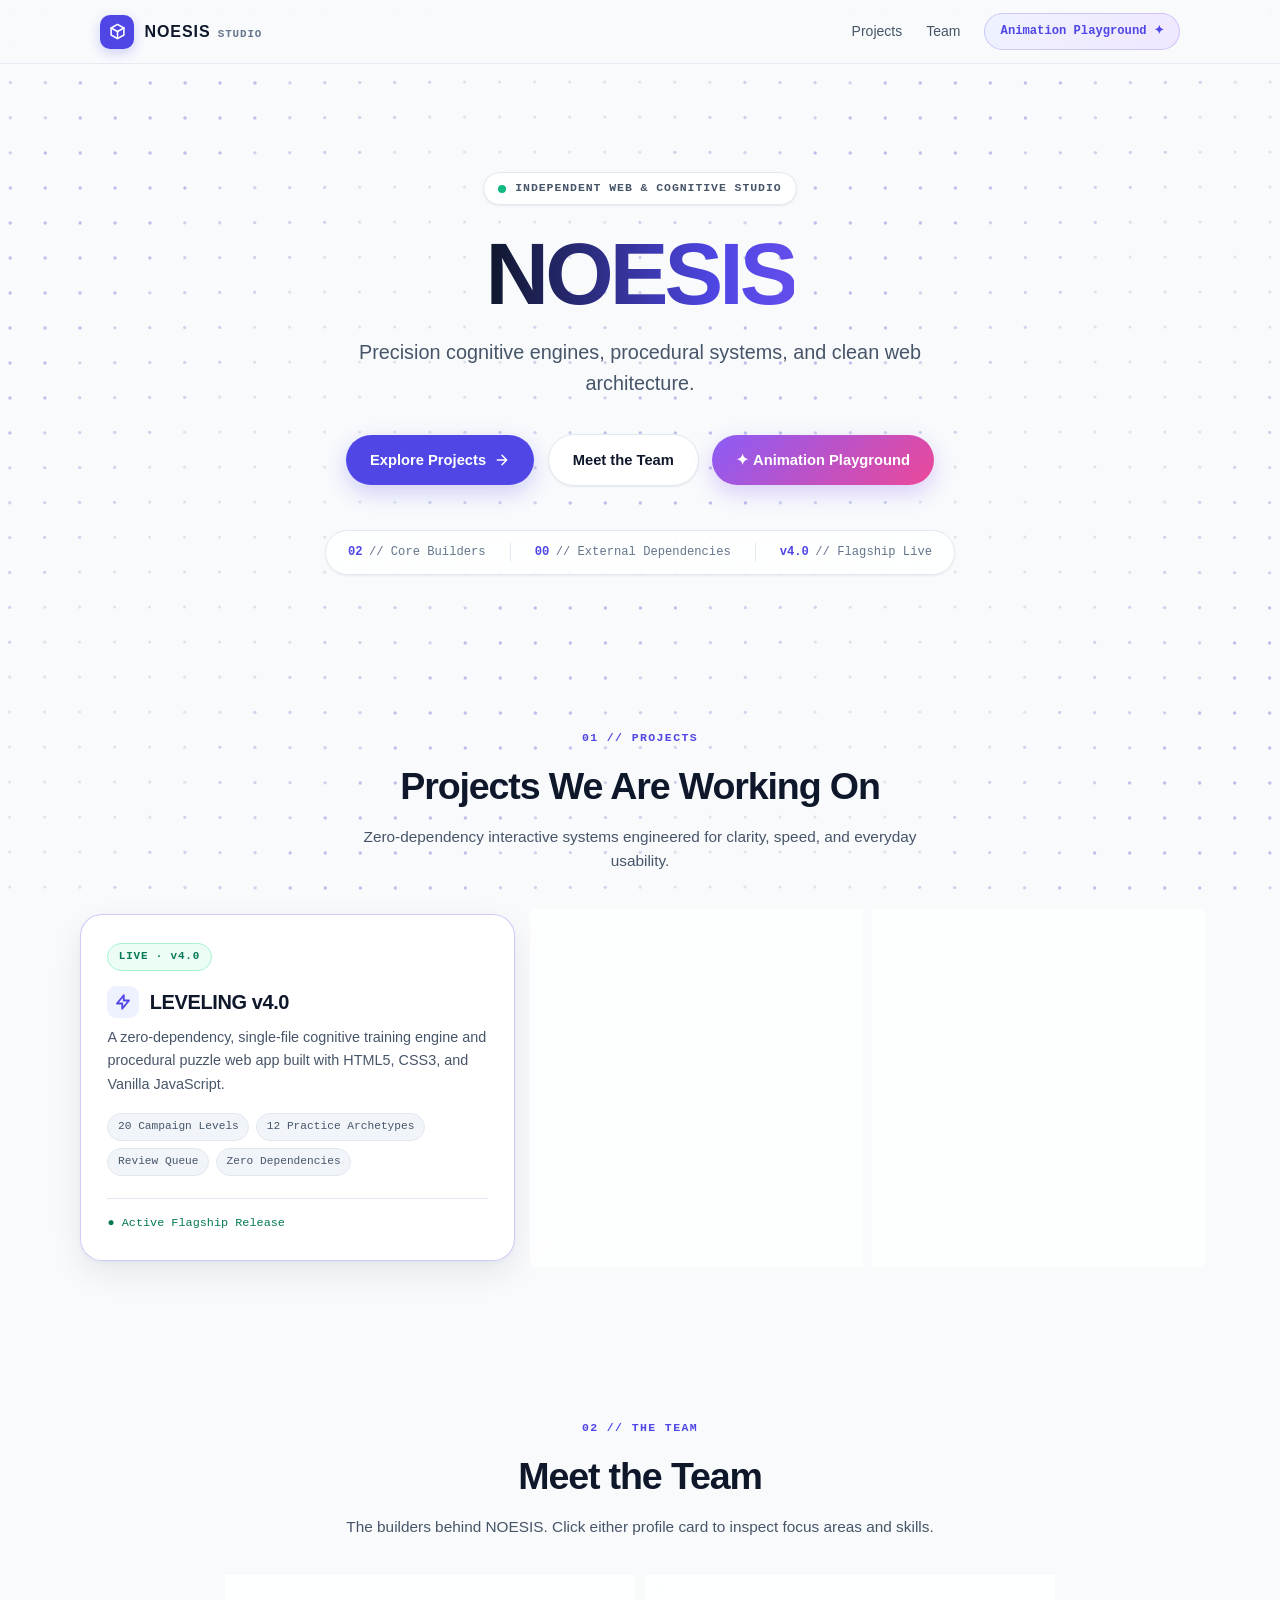
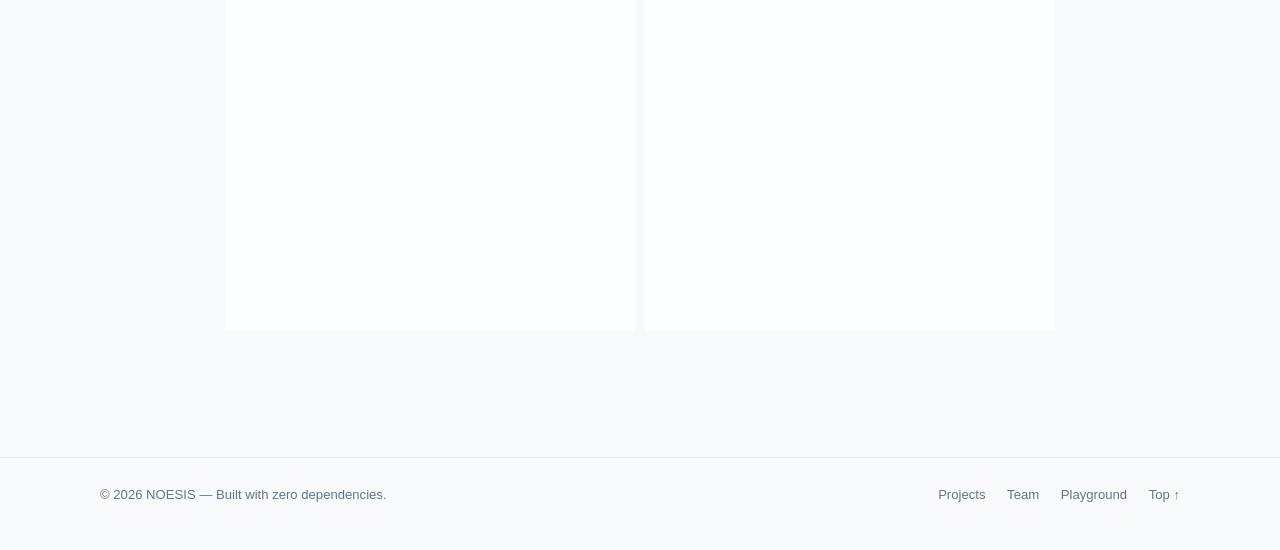
==== commit 513779f5: "Upgrade site animations, remove main controls, and add dedicated Playground page" ====
--- a/index.html
+++ b/index.html
@@ -15,17 +15,14 @@
 <body>
 
   <!-- =========================================================================
+       SCROLL PROGRESS BAR
+       ========================================================================= -->
+  <div class="scroll-progress" id="scrollProgress" aria-hidden="true"></div>
+
+  <!-- =========================================================================
        FULL-VIEWPORT 60FPS MAGNETIC DOT MATRIX CANVAS
        ========================================================================= -->
   <canvas id="matrixCanvas" aria-hidden="true"></canvas>
-
-  <!-- =========================================================================
-       CANVAS FOCUS MODE EXIT BAR (Visible when Canvas Focus Mode is active)
-       ========================================================================= -->
-  <div class="canvas-exit-bar" role="region" aria-label="Canvas Focus Mode Controls">
-    <span class="canvas-exit-hint">Move cursor to bend field · Click or Space to pulse</span>
-    <button type="button" class="btn-exit-canvas" id="btnExitCanvas">Exit Canvas</button>
-  </div>
 
   <!-- =========================================================================
        MAIN EDITORIAL WEBSITE SHELL
@@ -56,8 +53,8 @@
             <a href="#team">Team</a>
           </div>
 
-          <a href="#projects" class="nav-cta">
-            Explore Builds ↓
+          <a href="playground.html" class="nav-cta magnetic-btn">
+            Animation Playground ✦
           </a>
 
           <button type="button" class="mobile-menu-btn" id="mobileMenuBtn" aria-label="Toggle navigation menu" aria-expanded="false">
@@ -72,29 +69,32 @@
     <main id="top">
       <!-- 2. HERO SECTION -->
       <section class="hero container">
-        <div class="status-pill reveal">
+        <div class="status-pill reveal" data-reveal-delay="0">
           <span class="live-dot" aria-hidden="true"></span>
           INDEPENDENT WEB &amp; COGNITIVE STUDIO
         </div>
 
-        <h1 class="hero-title reveal">NOESIS</h1>
+        <h1 class="hero-title reveal" data-reveal-delay="1">NOESIS</h1>
 
-        <p class="hero-subtitle reveal">
+        <p class="hero-subtitle reveal" data-reveal-delay="2">
           Precision cognitive engines, procedural systems, and clean web architecture.
         </p>
 
-        <div class="hero-actions reveal">
-          <a href="#projects" class="btn-primary">
+        <div class="hero-actions reveal" data-reveal-delay="3">
+          <a href="#projects" class="btn-primary magnetic-btn">
             Explore Projects
             <svg width="16" height="16" viewBox="0 0 24 24" fill="none" stroke="currentColor" stroke-width="2.2" stroke-linecap="round" stroke-linejoin="round">
               <path d="M5 12h14m-7-7 7 7-7 7" />
             </svg>
           </a>
-          <a href="#team" class="btn-secondary">Meet the Team</a>
+          <a href="#team" class="btn-secondary magnetic-btn">Meet the Team</a>
+          <a href="playground.html" class="btn-playground magnetic-btn">
+            ✦ Animation Playground
+          </a>
         </div>
 
         <!-- Compact Horizontal Telemetry Strip -->
-        <div class="telemetry-strip surface-card reveal" aria-label="Studio Telemetry">
+        <div class="telemetry-strip surface-card reveal" data-reveal-delay="4" aria-label="Studio Telemetry">
           <div class="telemetry-item"><strong>02</strong> // Core Builders</div>
           <div class="telemetry-item"><strong>00</strong> // External Dependencies</div>
           <div class="telemetry-item"><strong>v4.0</strong> // Flagship Live</div>
@@ -137,6 +137,7 @@
         <div class="footer-links">
           <a href="#projects">Projects</a>
           <a href="#team">Team</a>
+          <a href="playground.html">Playground</a>
           <a href="#top">Top ↑</a>
         </div>
       </div>
@@ -157,25 +158,6 @@
     </div>
   </div>
 
-  <!-- =========================================================================
-       FLOATING MAGNETIC DOT MATRIX CONTROL PILL (Bottom-Right)
-       ========================================================================= -->
-  <div class="matrix-pill" role="toolbar" aria-label="Magnetic Dot Matrix Controls">
-    <div class="pill-group" id="modeControls">
-      <button type="button" class="ctrl-btn active" data-mode="repel">Repel</button>
-      <button type="button" class="ctrl-btn" data-mode="attract">Attract</button>
-      <button type="button" class="ctrl-btn" data-mode="wave">Wave</button>
-    </div>
-
-    <div class="pill-group" id="shapeControls">
-      <button type="button" class="ctrl-btn active" data-shape="dots" title="Micro-Dots">Dots •</button>
-      <button type="button" class="ctrl-btn" data-shape="cross" title="Crosshairs">Cross +</button>
-    </div>
-
-    <button type="button" class="ctrl-btn" id="btnPulse" title="Emit Radial Shockwave (Space)">Pulse</button>
-    <button type="button" class="ctrl-btn" id="btnFocusCanvas" title="Fade UI to play with Magnetic Matrix">Canvas</button>
-  </div>
-
   <!-- TOAST NOTIFICATION -->
   <div class="toast" id="toast" role="status" aria-live="polite"></div>
 
--- a/style.css
+++ b/style.css
@@ -19,6 +19,9 @@
   --accent-indigo-hover: #4338ca;
   --accent-indigo-soft: #eef2ff;
   --accent-emerald: #10b981;
+  --accent-violet: #8b5cf6;
+  --accent-cyan: #06b6d4;
+  --accent-pink: #ec4899;
 
   --font-sans: 'Inter', -apple-system, BlinkMacSystemFont, 'Segoe UI', Roboto, sans-serif;
   --font-mono: 'JetBrains Mono', ui-monospace, SFMono-Regular, Menlo, Monaco, monospace;
@@ -31,6 +34,9 @@
   --shadow-sm: 0 1px 3px rgba(15, 23, 42, 0.05), 0 1px 2px rgba(15, 23, 42, 0.03);
   --shadow-md: 0 12px 32px rgba(15, 23, 42, 0.08), 0 2px 6px rgba(15, 23, 42, 0.04);
   --max-width: 1120px;
+
+  --spring-bounce: cubic-bezier(0.34, 1.56, 0.64, 1);
+  --spring-smooth: cubic-bezier(0.22, 1, 0.36, 1);
 }
 
 /* =========================================================================
@@ -69,6 +75,28 @@
   border: none;
   color: inherit;
   cursor: pointer;
+}
+
+/* =========================================================================
+ * 2b. SCROLL PROGRESS BAR
+ * ========================================================================= */
+.scroll-progress {
+  position: fixed;
+  top: 0;
+  left: 0;
+  height: 3px;
+  width: 0%;
+  z-index: 100;
+  background: linear-gradient(90deg, var(--accent-indigo), var(--accent-cyan), var(--accent-pink));
+  background-size: 200% 100%;
+  animation: scrollGradientShift 3s ease infinite;
+  transition: width 0.08s linear;
+  pointer-events: none;
+}
+
+@keyframes scrollGradientShift {
+  0%, 100% { background-position: 0% 50%; }
+  50% { background-position: 100% 50%; }
 }
 
 /* =========================================================================
@@ -90,15 +118,6 @@
 .site-shell {
   position: relative;
   z-index: 10;
-  transition: opacity 0.38s cubic-bezier(0.22, 1, 0.36, 1),
-              transform 0.38s cubic-bezier(0.22, 1, 0.36, 1);
-}
-
-body.canvas-focus .site-shell {
-  opacity: 0;
-  transform: translateY(12px);
-  pointer-events: none;
-  visibility: hidden;
 }
 
 .container {
@@ -116,16 +135,17 @@
   box-shadow: var(--shadow-sm);
 }
 
+/* Scroll reveal with spring bounce */
 .reveal {
   opacity: 0;
-  transform: translateY(18px);
-  transition: opacity 0.6s cubic-bezier(0.22, 1, 0.36, 1),
-              transform 0.6s cubic-bezier(0.22, 1, 0.36, 1);
+  transform: translateY(28px) scale(0.97);
+  transition: opacity 0.7s var(--spring-smooth),
+              transform 0.7s var(--spring-bounce);
 }
 
 .reveal.is-visible {
   opacity: 1;
-  transform: translateY(0);
+  transform: translateY(0) scale(1);
 }
 
 /* =========================================================================
@@ -167,6 +187,13 @@
   display: grid;
   place-items: center;
   box-shadow: 0 4px 12px rgba(79, 70, 229, 0.24);
+  transition: transform 0.5s var(--spring-bounce), box-shadow 0.3s ease;
+  transform-style: preserve-3d;
+}
+
+.brand:hover .brand-mark {
+  transform: rotateY(180deg) scale(1.12);
+  box-shadow: 0 6px 20px rgba(79, 70, 229, 0.38);
 }
 
 .brand-text {
@@ -219,17 +246,18 @@
   font-weight: 600;
   padding: 0.5rem 0.95rem;
   border-radius: var(--radius-pill);
-  background: var(--accent-indigo-soft);
+  background: linear-gradient(135deg, var(--accent-indigo-soft), #f0e7fe);
   color: var(--accent-indigo);
   border: 1px solid rgba(79, 70, 229, 0.22);
-  transition: background 0.18s ease, color 0.18s ease, transform 0.18s ease;
+  transition: background 0.25s ease, color 0.25s ease, transform 0.3s var(--spring-bounce), box-shadow 0.25s ease;
   white-space: nowrap;
 }
 
 .nav-cta:hover {
-  background: var(--accent-indigo);
+  background: linear-gradient(135deg, var(--accent-indigo), var(--accent-violet));
   color: #ffffff;
-  transform: translateY(-1px);
+  transform: translateY(-2px);
+  box-shadow: 0 6px 20px rgba(79, 70, 229, 0.3);
 }
 
 .mobile-menu-btn {
@@ -269,6 +297,12 @@
   letter-spacing: 0.08em;
   color: var(--text-secondary);
   margin-bottom: 1.5rem;
+  animation: statusFloat 4s ease-in-out infinite;
+}
+
+@keyframes statusFloat {
+  0%, 100% { transform: translateY(0); }
+  50% { transform: translateY(-4px); }
 }
 
 .live-dot {
@@ -279,13 +313,32 @@
   animation: livePulse 2.4s ease-in-out infinite;
 }
 
+/* Hero title with flowing gradient sheen */
 .hero-title {
   font-size: clamp(3rem, 8.5vw, 5.5rem);
   font-weight: 800;
   letter-spacing: -0.045em;
   line-height: 1.02;
-  color: var(--text-ink);
   margin-bottom: 1.1rem;
+  background: linear-gradient(
+    90deg,
+    var(--text-ink) 0%,
+    var(--accent-indigo) 25%,
+    var(--accent-violet) 50%,
+    var(--accent-cyan) 75%,
+    var(--text-ink) 100%
+  );
+  background-size: 300% 100%;
+  -webkit-background-clip: text;
+  background-clip: text;
+  -webkit-text-fill-color: transparent;
+  animation: heroGradientFlow 6s ease infinite;
+}
+
+@keyframes heroGradientFlow {
+  0% { background-position: 0% 50%; }
+  50% { background-position: 100% 50%; }
+  100% { background-position: 0% 50%; }
 }
 
 .hero-subtitle {
@@ -315,12 +368,12 @@
   font-size: 0.92rem;
   font-weight: 600;
   box-shadow: 0 8px 22px rgba(79, 70, 229, 0.24);
-  transition: background 0.18s ease, transform 0.18s ease, box-shadow 0.18s ease;
+  transition: background 0.18s ease, transform 0.35s var(--spring-bounce), box-shadow 0.18s ease;
 }
 
 .btn-primary:hover {
   background: var(--accent-indigo-hover);
-  transform: translateY(-2px);
+  transform: translateY(-3px) scale(1.03);
   box-shadow: 0 12px 26px rgba(79, 70, 229, 0.32);
 }
 
@@ -336,13 +389,34 @@
   font-size: 0.92rem;
   font-weight: 600;
   box-shadow: var(--shadow-sm);
-  transition: border-color 0.18s ease, transform 0.18s ease, color 0.18s ease;
+  transition: border-color 0.18s ease, transform 0.35s var(--spring-bounce), color 0.18s ease;
 }
 
 .btn-secondary:hover {
   border-color: var(--accent-indigo);
   color: var(--accent-indigo);
-  transform: translateY(-2px);
+  transform: translateY(-3px) scale(1.03);
+}
+
+/* Playground pill button in hero */
+.btn-playground {
+  display: inline-flex;
+  align-items: center;
+  gap: 0.5rem;
+  padding: 0.82rem 1.5rem;
+  border-radius: var(--radius-pill);
+  background: linear-gradient(135deg, var(--accent-violet), var(--accent-pink));
+  color: #ffffff;
+  font-size: 0.92rem;
+  font-weight: 600;
+  box-shadow: 0 8px 22px rgba(139, 92, 246, 0.28);
+  transition: transform 0.35s var(--spring-bounce), box-shadow 0.25s ease, filter 0.25s ease;
+}
+
+.btn-playground:hover {
+  transform: translateY(-3px) scale(1.05);
+  box-shadow: 0 14px 30px rgba(139, 92, 246, 0.38);
+  filter: brightness(1.1);
 }
 
 .telemetry-strip {
@@ -410,7 +484,7 @@
 }
 
 /* =========================================================================
- * 8. PROJECTS GRID (#projects)
+ * 8. PROJECTS GRID (#projects) — With spotlight + 3D tilt
  * ========================================================================= */
 .projects-grid {
   display: grid;
@@ -426,7 +500,37 @@
   flex-direction: column;
   justify-content: space-between;
   gap: 1.4rem;
-  transition: transform 0.22s ease, border-color 0.22s ease, box-shadow 0.22s ease;
+  transition: transform 0.4s var(--spring-bounce), border-color 0.22s ease, box-shadow 0.22s ease;
+  position: relative;
+  overflow: hidden;
+  --mx: 0.5;
+  --my: 0.5;
+}
+
+/* Radial spotlight glow on hover */
+.project-card::before {
+  content: '';
+  position: absolute;
+  inset: 0;
+  border-radius: inherit;
+  background: radial-gradient(
+    420px circle at calc(var(--mx) * 100%) calc(var(--my) * 100%),
+    rgba(79, 70, 229, 0.08) 0%,
+    transparent 70%
+  );
+  opacity: 0;
+  transition: opacity 0.35s ease;
+  pointer-events: none;
+  z-index: 0;
+}
+
+.project-card:hover::before {
+  opacity: 1;
+}
+
+.project-card > * {
+  position: relative;
+  z-index: 1;
 }
 
 .project-card.flagship {
@@ -436,7 +540,6 @@
 }
 
 .project-card.flagship:hover {
-  transform: translateY(-4px);
   border-color: var(--accent-indigo);
   box-shadow: 0 18px 40px rgba(79, 70, 229, 0.12);
 }
@@ -532,6 +635,15 @@
   background: var(--bg-subtle);
   color: var(--text-secondary);
   border: 1px solid var(--border-default);
+  transition: transform 0.3s var(--spring-bounce), background 0.2s ease, color 0.2s ease;
+}
+
+/* Tag pills pop on card hover */
+.project-card:hover .tag-pill,
+.member-card:hover .tag-pill {
+  transform: translateY(-2px) scale(1.04);
+  background: var(--accent-indigo-soft);
+  color: var(--accent-indigo);
 }
 
 .project-actions {
@@ -591,7 +703,7 @@
 }
 
 /* =========================================================================
- * 9. MEET THE TEAM (#team)
+ * 9. MEET THE TEAM (#team) — With spotlight + 3D tilt
  * ========================================================================= */
 .team-grid {
   display: grid;
@@ -610,9 +722,39 @@
   flex-direction: column;
   justify-content: space-between;
   gap: 1.35rem;
-  transition: transform 0.2s cubic-bezier(0.22, 1, 0.36, 1),
+  transition: transform 0.4s var(--spring-bounce),
               border-color 0.2s ease,
               box-shadow 0.2s ease;
+  position: relative;
+  overflow: hidden;
+  --mx: 0.5;
+  --my: 0.5;
+}
+
+/* Radial spotlight glow on hover */
+.member-card::before {
+  content: '';
+  position: absolute;
+  inset: 0;
+  border-radius: inherit;
+  background: radial-gradient(
+    380px circle at calc(var(--mx) * 100%) calc(var(--my) * 100%),
+    rgba(79, 70, 229, 0.08) 0%,
+    transparent 70%
+  );
+  opacity: 0;
+  transition: opacity 0.35s ease;
+  pointer-events: none;
+  z-index: 0;
+}
+
+.member-card:hover::before {
+  opacity: 1;
+}
+
+.member-card > * {
+  position: relative;
+  z-index: 1;
 }
 
 .member-card:hover {
@@ -711,117 +853,12 @@
 }
 
 /* =========================================================================
- * 10. CONTACT SECTION (#contact) — MINIMAL BUTTON ACTIONS
- * ========================================================================= */
-.contact-card {
-  max-width: 680px;
-  margin: 0 auto;
-  border-radius: 26px;
-  padding: clamp(2.1rem, 5vw, 3.25rem) clamp(1.4rem, 4vw, 2.5rem);
-  text-align: center;
-  box-shadow: var(--shadow-md);
-}
-
-.contact-card h2 {
-  font-size: clamp(1.75rem, 3.6vw, 2.25rem);
-  font-weight: 800;
-  letter-spacing: -0.03em;
-  color: var(--text-ink);
-  margin-bottom: 0.6rem;
-}
-
-.contact-card p {
-  color: var(--text-secondary);
-  font-size: 0.96rem;
-  max-width: 460px;
-  margin: 0 auto 2rem;
-}
-
-.contact-btn-row {
-  display: flex;
-  flex-wrap: wrap;
-  align-items: center;
-  justify-content: center;
-  gap: 0.85rem;
-}
-
-.contact-btn {
-  display: inline-flex;
-  align-items: center;
-  justify-content: center;
-  gap: 0.65rem;
-  min-width: 176px;
-  padding: 0.85rem 1.45rem;
-  border-radius: var(--radius-pill);
-  font-size: 0.9rem;
-  font-weight: 600;
-  letter-spacing: -0.01em;
-  background: var(--bg-surface-solid);
-  color: var(--text-ink);
-  border: 1px solid var(--border-default);
-  box-shadow: var(--shadow-sm);
-  transition: transform 0.2s cubic-bezier(0.22, 1, 0.36, 1),
-              border-color 0.2s ease,
-              background 0.2s ease,
-              color 0.2s ease,
-              box-shadow 0.2s ease;
-}
-
-.contact-btn .btn-arrow {
-  font-family: var(--font-mono);
-  font-size: 0.82rem;
-  color: var(--text-muted);
-  transition: transform 0.2s ease, color 0.2s ease;
-}
-
-.contact-btn:hover {
-  transform: translateY(-2px);
-}
-
-.contact-btn:hover .btn-arrow {
-  transform: translate(2px, -2px);
-}
-
-.contact-btn--instagram:hover {
-  border-color: rgba(219, 39, 119, 0.38);
-  background: #fdf2f8;
-  color: #9d174d;
-  box-shadow: 0 10px 24px rgba(219, 39, 119, 0.12);
-}
-
-.contact-btn--instagram:hover .btn-arrow {
-  color: #be185d;
-}
-
-.contact-btn--mail {
-  background: var(--accent-indigo);
-  color: #ffffff;
-  border-color: var(--accent-indigo);
-  box-shadow: 0 6px 18px rgba(79, 70, 229, 0.22);
-}
-
-.contact-btn--mail .btn-arrow {
-  color: rgba(255, 255, 255, 0.8);
-}
-
-.contact-btn--mail:hover {
-  background: var(--accent-indigo-hover);
-  border-color: var(--accent-indigo-hover);
-  color: #ffffff;
-  box-shadow: 0 10px 26px rgba(79, 70, 229, 0.3);
-}
-
-.contact-btn--mail:hover .btn-arrow {
-  color: #ffffff;
-}
-
-/* =========================================================================
- * 11. MINIMALIST SINGLE-ROW FOOTER
+ * 10. MINIMALIST SINGLE-ROW FOOTER
  * ========================================================================= */
 .site-footer {
   border-top: 1px solid var(--border-default);
   margin-top: 3.5rem;
-  padding: 1.65rem 0 5.5rem;
+  padding: 1.65rem 0 3rem;
 }
 
 .footer-inner {
@@ -846,7 +883,7 @@
 }
 
 /* =========================================================================
- * 12. MEMBER DETAIL MODAL
+ * 11. MEMBER DETAIL MODAL — Spring pop
  * ========================================================================= */
 .modal-backdrop {
   position: fixed;
@@ -861,7 +898,7 @@
   padding: 1.25rem;
   opacity: 0;
   pointer-events: none;
-  transition: opacity 0.22s ease;
+  transition: opacity 0.25s ease;
 }
 
 .modal-backdrop.open {
@@ -877,8 +914,8 @@
   background: var(--bg-surface-solid);
   border: 1px solid var(--border-default);
   box-shadow: 0 24px 60px rgba(15, 23, 42, 0.18);
-  transform: translateY(12px) scale(0.98);
-  transition: transform 0.22s cubic-bezier(0.22, 1, 0.36, 1);
+  transform: translateY(18px) scale(0.92);
+  transition: transform 0.45s var(--spring-bounce);
   position: relative;
 }
 
@@ -925,114 +962,8 @@
 }
 
 /* =========================================================================
- * 13. FLOATING MAGNETIC MATRIX CONTROL PILL & EXIT CANVAS BANNER
- * ========================================================================= */
-.matrix-pill {
-  position: fixed;
-  bottom: 1rem;
-  right: 1rem;
-  z-index: 60;
-  background: var(--bg-pill-glass);
-  backdrop-filter: blur(14px);
-  -webkit-backdrop-filter: blur(14px);
-  border: 1px solid var(--border-default);
-  box-shadow: var(--shadow-md);
-  border-radius: var(--radius-pill);
-  padding: 0.38rem 0.5rem;
-  display: flex;
-  align-items: center;
-  gap: 0.3rem;
-  max-width: calc(100vw - 1.5rem);
-  overflow-x: auto;
-}
-
-.pill-group {
-  display: inline-flex;
-  align-items: center;
-  gap: 0.15rem;
-  padding-right: 0.32rem;
-  border-right: 1px solid var(--border-default);
-}
-
-.ctrl-btn {
-  font-family: var(--font-mono);
-  font-size: 0.7rem;
-  font-weight: 600;
-  color: var(--text-secondary);
-  padding: 0.38rem 0.62rem;
-  border-radius: var(--radius-pill);
-  white-space: nowrap;
-  transition: background 0.16s ease, color 0.16s ease;
-}
-
-.ctrl-btn:hover {
-  background: var(--bg-subtle);
-  color: var(--text-ink);
-}
-
-.ctrl-btn.active {
-  background: var(--accent-indigo);
-  color: #ffffff;
-}
-
-.ctrl-btn.focus-active {
-  background: var(--text-ink);
-  color: #ffffff;
-}
-
-/* Top Exit Canvas Banner (Shown only in Canvas Focus Mode) */
-.canvas-exit-bar {
-  position: fixed;
-  top: 1rem;
-  left: 50%;
-  transform: translateX(-50%) translateY(-16px);
-  z-index: 65;
-  background: var(--bg-pill-glass);
-  backdrop-filter: blur(14px);
-  -webkit-backdrop-filter: blur(14px);
-  border: 1px solid var(--border-default);
-  box-shadow: var(--shadow-md);
-  border-radius: var(--radius-pill);
-  padding: 0.45rem 0.55rem 0.45rem 1.05rem;
-  display: flex;
-  align-items: center;
-  gap: 0.85rem;
-  opacity: 0;
-  pointer-events: none;
-  transition: opacity 0.3s ease, transform 0.3s ease;
-  max-width: calc(100vw - 1.5rem);
-}
-
-body.canvas-focus .canvas-exit-bar {
-  opacity: 1;
-  transform: translateX(-50%) translateY(0);
-  pointer-events: auto;
-}
-
-.canvas-exit-hint {
-  font-family: var(--font-mono);
-  font-size: 0.72rem;
-  color: var(--text-secondary);
-  white-space: nowrap;
-}
-
-.btn-exit-canvas {
-  font-family: var(--font-mono);
-  font-size: 0.72rem;
-  font-weight: 600;
-  padding: 0.42rem 0.85rem;
-  border-radius: var(--radius-pill);
-  background: var(--text-ink);
-  color: #ffffff;
-  white-space: nowrap;
-  transition: background 0.18s ease;
-}
-
-.btn-exit-canvas:hover {
-  background: var(--accent-indigo);
-}
-
-/* Bottom-Center Toast Notification */
+ * 12. TOAST NOTIFICATION
+ * ========================================================================= */
 .toast {
   position: fixed;
   bottom: 4.5rem;
@@ -1058,13 +989,31 @@
 }
 
 /* =========================================================================
- * 14. ANIMATIONS & RESPONSIVE BREAKPOINTS
+ * 13. ANIMATIONS & RESPONSIVE BREAKPOINTS
  * ========================================================================= */
 @keyframes livePulse {
   0%, 100% { box-shadow: 0 0 0 3px rgba(16, 185, 129, 0.22); }
   50% { box-shadow: 0 0 0 6px rgba(16, 185, 129, 0.08); }
 }
 
+/* =========================================================================
+ * 14. REDUCED MOTION
+ * ========================================================================= */
+@media (prefers-reduced-motion: reduce) {
+  *, *::before, *::after {
+    animation-duration: 0.01ms !important;
+    animation-iteration-count: 1 !important;
+    transition-duration: 0.01ms !important;
+  }
+  .scroll-progress { transition: none; }
+  .hero-title { animation: none; background: none; -webkit-text-fill-color: var(--text-ink); color: var(--text-ink); }
+  .status-pill { animation: none; }
+  .reveal { opacity: 1; transform: none; }
+}
+
+/* =========================================================================
+ * 15. RESPONSIVE BREAKPOINTS
+ * ========================================================================= */
 @media (max-width: 960px) {
   .projects-grid {
     grid-template-columns: 1fr;
@@ -1128,24 +1077,8 @@
     padding-bottom: 0.45rem;
   }
 
-  .contact-btn-row {
+  .hero-actions {
     flex-direction: column;
-    width: 100%;
-  }
-
-  .contact-btn {
-    width: 100%;
-    max-width: 280px;
-  }
-
-  .canvas-exit-hint {
-    display: none;
-  }
-
-  .matrix-pill {
-    left: 0.75rem;
-    right: 0.75rem;
-    bottom: 0.75rem;
-    justify-content: space-between;
-  }
-}
+    gap: 0.65rem;
+  }
+}
